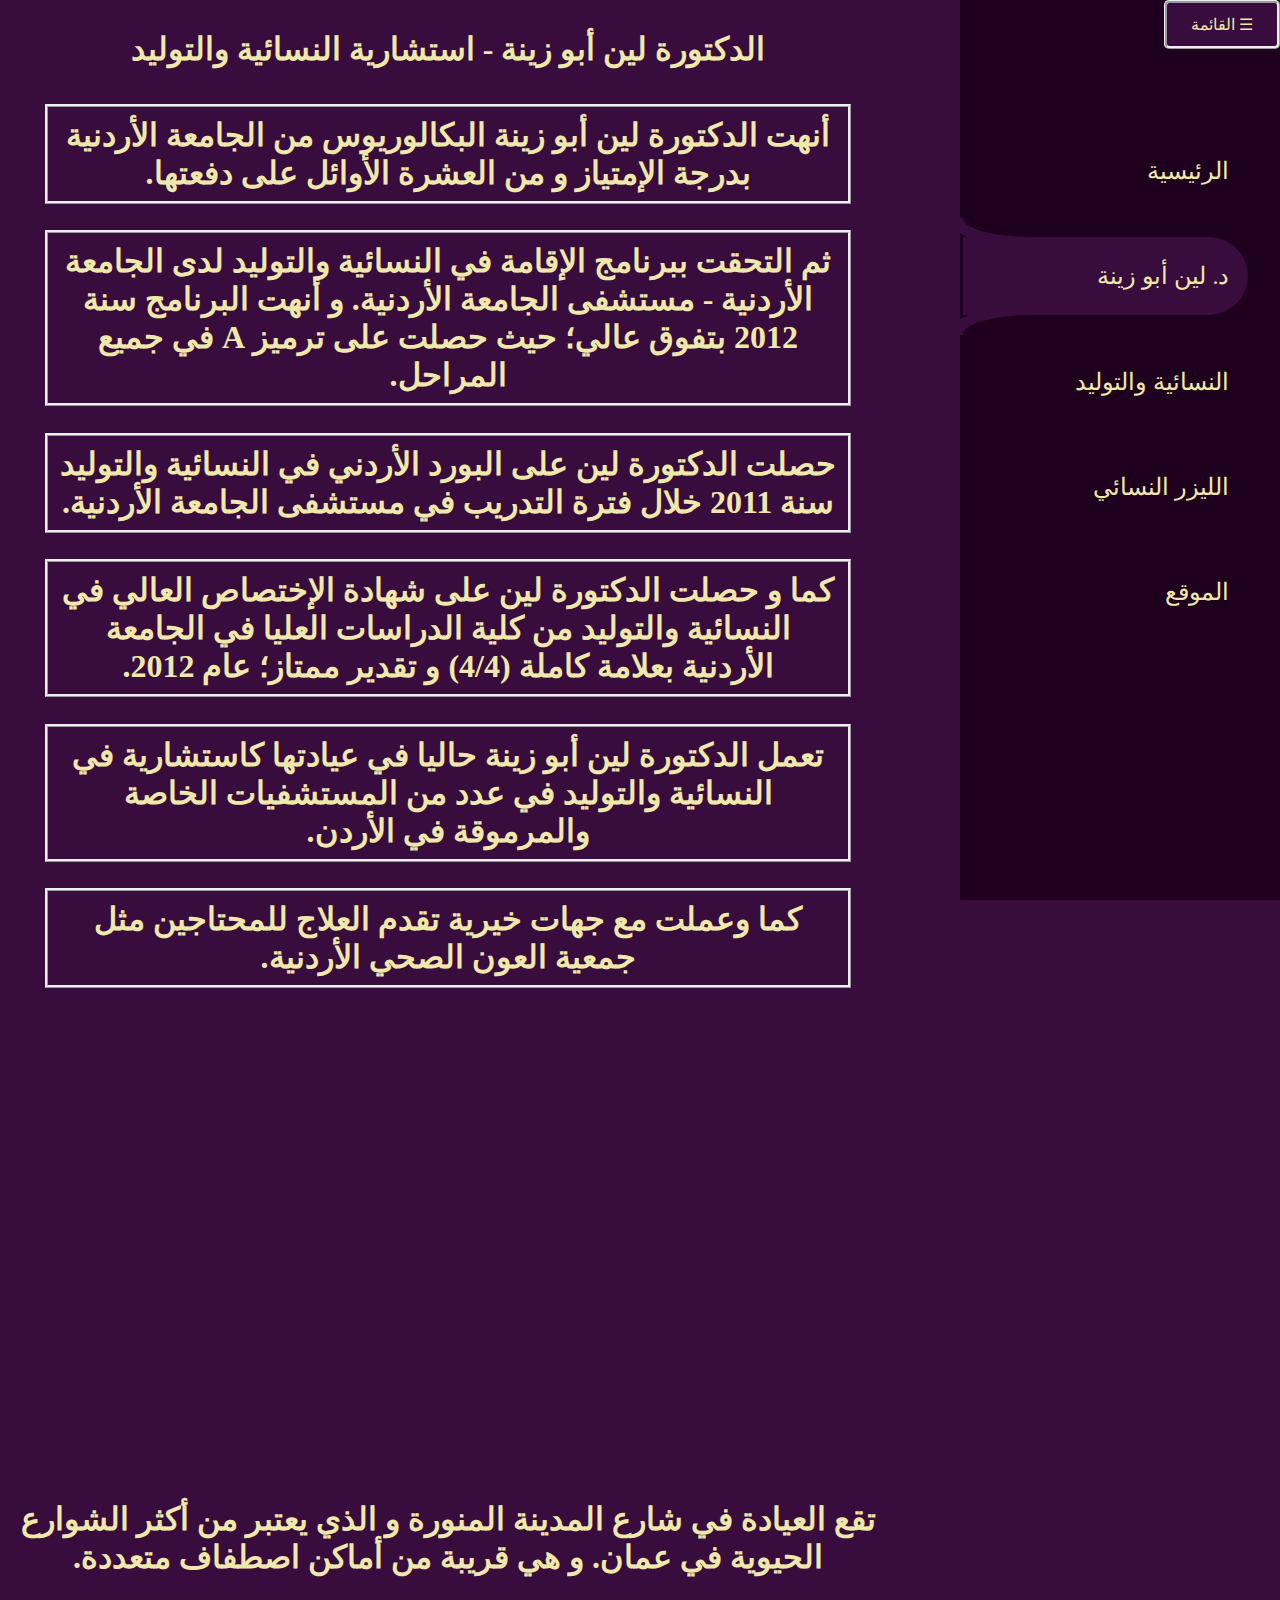
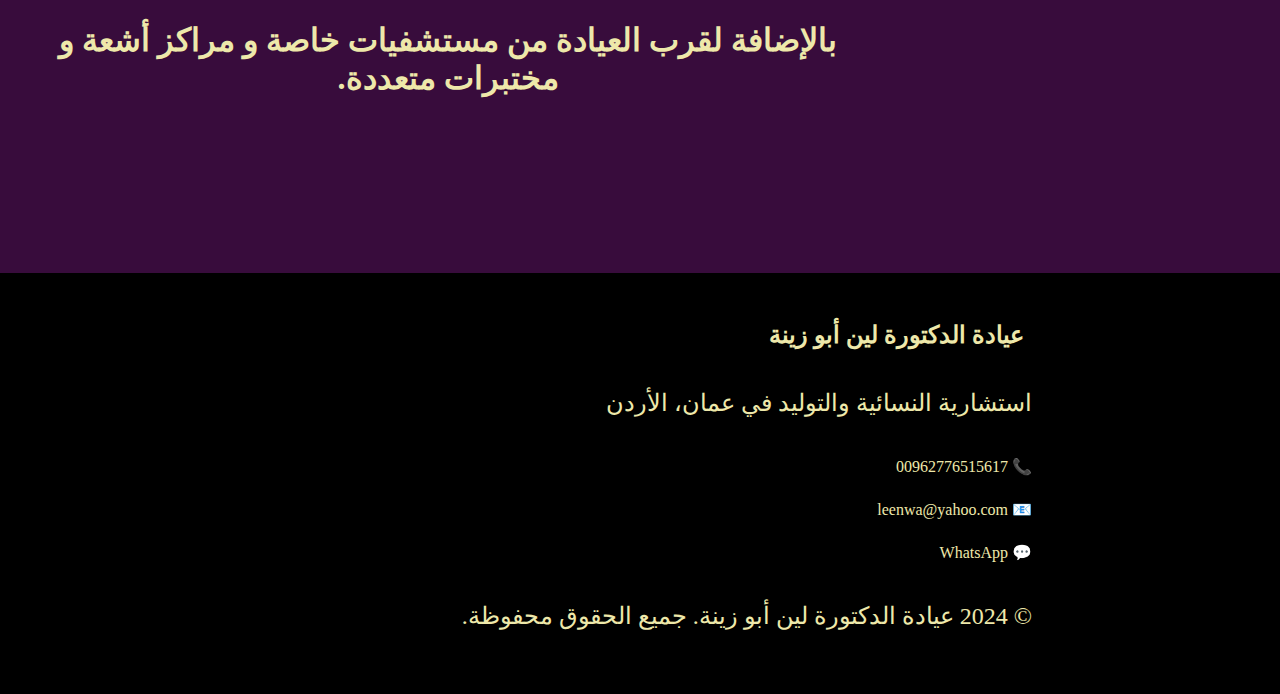
==== about.html @ 41bea3db "Add files via upload" ====
<!DOCTYPE html>
<html dir="rtl" lang="ar-Jo">
<head>
  <meta name="view-transition" content="same-origin"/>
  <meta charset="utf-8">
  <meta http-equiv="X-UA-Compatible" content="IE=edge">
  <meta name="viewport" content="width=device-width, initial-scale=1.0">
  <title> عيادة الدكتورة لين أبو زينة - من نحن؟ </title>
  <link rel="icon" type="image/x-icon" href="images/Fav1.ico">

  <!-- Meta Tags for SEO -->
  <meta name="robots" content="index, follow">
  <meta name="description" content="عيادة الدكتورة لين أبو زينة - استشارية النسائية والتوليد في عمان، الأردن.">
  <meta name="keywords" content="  دكتورة لين ابو زينة, نسائية, توليد, عمان, الأردن, ليزر, الليزر العلاجي, الليزر النسائي">

  <!-- Open Graph Meta Tags -->
  <meta property="og:title" content="عيادة الدكتورة لين أبو زينة - من نحن؟" />
  <meta property="og:description" content="استشارية النسائية والتوليد في عمان، الأردن." />
  <meta property="og:image" content="" />
  <meta property="og:url" content="" />
  <meta property="og:type" content="website" />

  <!-- Structured Data Markup -->
  <script type="application/ld+json">
  {
    "@context": "http://schema.org",
    "@type": "MedicalClinic",
    "name": "عيادة الدكتورة لين ابو زينة",
    "description": "استشارية النسائية والتوليد والليزر النسائي",
    "url": "",
    "logo": "",
    "image": "",
    "address": {
      "@type": "PostalAddress",
      "streetAddress": "مجمع القصر الطبي",
      "addressLocality": "عمان",
      "addressCountry": "الأردن"
    },
    "telephone": "",
    "email": "",
    "openingHours": "Sn,Mo,We,Th 10:00-16:00", "Tu,Sa 16:00-20:00"
    "aggregateRating": {
      "@type": "AggregateRating",
      "ratingValue": "4.6",
      "reviewCount": "69"
    }
  }
  </script>
  
  <link rel="stylesheet" href="style.css">
</head>
<body>
  <nav>
    <button class="nav-toggle">☰ القائمة</button>
    <ul class="nav-list">
      <li>
        <a href="index.html">  الرئيسية  

        </a>
      </li>
      <li class="active">
        <a href="about.html" aria-current="page">      د. لين أبو زينة   </a>
      </li>
      <li>
        <a href="ObGynplog.html">   النسائية والتوليد   </a>
      </li>
      <li>
        <a href="Laser.html">   الليزر النسائي  </a>
      </li>
      <li>
        <a href="location.html">   الموقع   </a>
      </li>

    </ul>
  </nav>
</body>

<main>
<h1>
  الدكتورة لين أبو زينة - استشارية النسائية والتوليد
</h1>
<section class="drleen">
  <div>
<h2>
  أنهت الدكتورة لين أبو زينة البكالوريوس من الجامعة الأردنية بدرجة الإمتياز و من العشرة الأوائل على دفعتها.
</h2>
<h2>
  ثم التحقت ببرنامج الإقامة في النسائية والتوليد لدى الجامعة الأردنية - مستشفى الجامعة الأردنية. و أنهت البرنامج سنة 2012 بتفوق عالي؛ حيث حصلت على ترميز A في جميع المراحل. 
</h2>
<h2>
  حصلت الدكتورة لين على البورد الأردني في النسائية والتوليد سنة 2011 خلال فترة التدريب في مستشفى الجامعة الأردنية. 
</h2>
<h2>
  كما و حصلت الدكتورة لين على شهادة الإختصاص العالي في النسائية والتوليد من كلية الدراسات العليا في الجامعة الأردنية بعلامة كاملة (4/4) و تقدير ممتاز؛ عام 2012.  
</h2>
<h2>
  تعمل الدكتورة لين أبو زينة حاليا في عيادتها كاستشارية في النسائية والتوليد في عدد من المستشفيات الخاصة والمرموقة في الأردن. 
</h2>
<h2>
  كما وعملت مع جهات خيرية تقدم العلاج للمحتاجين مثل جمعية العون الصحي الأردنية.  
</h2>
  </div>
</section>

<section class="background-image">
  <h1 class="background-image-box">
     عيادة النسائية والتوليد - الدكتورة لين أبو زينة
  </h1>
</section>
<h2>
  تقع العيادة في شارع المدينة المنورة و الذي يعتبر من أكثر الشوارع الحيوية في عمان. و هي قريبة من أماكن اصطفاف متعددة.
</h2>
<h2>
  بالإضافة لقرب العيادة من مستشفيات خاصة و مراكز أشعة و مختبرات متعددة.
</h2>
</main>

<footer class="site-footer">
  <div class="footer-content">
    <h3>عيادة الدكتورة لين أبو زينة</h3>
    <p>استشارية النسائية والتوليد في عمان، الأردن</p>
    <div class="footer-contact">
      <a href="tel:+962776515617">📞 00962776515617</a>
      <a href="mailto:leenwa@yahoo.com">📧 leenwa@yahoo.com</a>
      <a href="https://wa.me/962776515617" target="_blank">💬 WhatsApp</a>
    </div>
    <p>© 2024 عيادة الدكتورة لين أبو زينة. جميع الحقوق محفوظة.</p>
  </div>
</footer>

<script src="nav.js"></script>
</html>
---- style.css ----
:root {
  --body-bg: rgb(56, 12, 60);
  --nav-bg: rgb(30, 0, 30);
}

* {
  box-sizing: border-box;
}

body{ 
  min-height: 100vh;
  margin: 0;
  background: var(--body-bg);
  color: palegoldenrod;
  display: grid;
  grid-template-columns: 25% 1fr;
  gap: 5%;
}


nav{
  position: sticky;
  top: 0;
  max-height: 100svh;
  background-color:var(--nav-bg);
}

.nav-list {
  margin: 0;
  padding: 0;
  list-style: none;

  display: grid;
  gap: 5%;
  padding-block: 25%;
}

.nav-list li {
  padding: 7% 5%;
  margin-inline-start: 10%;
  border-radius: 0 100vw 100vw 0;
}

.nav-list li.active {
  view-transition-name: activeNavTab;
  background-color: var(--body-bg);
  position: relative;
}

::view-transition-group(activeNavTab){
  animation-duration: 0.5s;
}

.nav-list li.active::before, .nav-list li.active::after {
  --border-radius: 25%;
content: '';
position: absolute;
width: var(--border-radius);
height: var(--border-radius);
left: 0;
background-color: var(--nav-bg);

}

.nav-list li.active::after {
top: calc(var(--border-radius) * -1);
border-radius: 0 0 0 100%;
box-shadow: -5px 5px 0 5px var(--body-bg);

}

.nav-list li.active::before {
  bottom: calc(var(--border-radius) * -1);
  border-radius: 100% 0 0 0 ;
  box-shadow: -5px -5px 0 5px var(--body-bg);
  }

.nav-list a {
  color: palegoldenrod;
  display: block;
  text-decoration: none;
}


h1, h2 {
  text-align: center;
  padding: 1%;
  font-size:xx-large;
}

h3, h4 {
  text-align: center;
  padding: 1%;
  font-size: x-large;
}

p, a, li, ul, ol {
  text-align: start;
  padding: 1%;
  font-size: x-large;
}



h1::selection, h2::selection, h3::selection, h4::selection, p::selection, a::selection, li::selection {
  color: rgb(50, 17, 50);
  background-color: palegoldenrod;
}

main {
  flex: 1; /* Allow the main content to expand and push the footer to the bottom */
}

.hero {
  padding-right:8%;
  height: fit-content;
}

.hero h3{
  text-align: center;
}

.hero-image {
  width: 95%;
  border-style:ridge;
  border-width: 7px;
}

.main1{
  display: flex;
  flex-direction: column;
  align-items: center; /* Horizontally center content */
  text-align: center; /* Align text in the center */
  gap: 1rem; /* Add space between elements */
  padding: 2rem 1rem; /* Add padding for spacing */
}


/* Ensure Images and Content Adjust Well */
.main1 img {
  max-width: 100%;
  height: auto;
  border-radius: 10px;
}

button {
  display: inline-block;
  background-color: var(--body-bg); /* Use your site's variable for nav background */
  color: palegoldenrod;
  font-size: 1rem;
  padding: 0.75rem 1.5rem;
  border: none;
  border-radius: 5px;
  cursor: pointer;
  text-align: center;
  text-decoration: none;
  transition: background-color 0.3s ease, color 0.3s ease;
  border-style: ridge;
}

button:hover {
  background-color: palegoldenrod; /* Swap colors on hover */
  color: var(--nav-bg);
}

button:active {
  transform: scale(0.95); /* Slight press effect */
}

.main2 {
  display: flex;
  justify-content: space-between;
  align-items: center;
}

.references a {
  font-size: xx-small;
  color: palegoldenrod;
}

.references li {
  font-size: xx-small;
  margin: 0;
  padding: 0;
}

/* Footer Styling */
.site-footer {
  grid-column: 1 / -1; /* Ensure the footer spans the entire width of the grid */
  background-color: black; /* Footer background color */
  color: palegoldenrod; /* Footer text color */
  text-align: center;
  padding: 2rem 1rem; /* Space around footer content */
  margin-top: 2rem; /* Add space between the footer and content above */
  width: 100%; /* Full width */
  box-sizing: border-box; /* Include padding and border in width calculation */
  position: relative; /* Ensure it stays in the normal document flow */
}

/* Footer Content Styling */
.footer-content {
  max-width: 800px; /* Limit width for better readability on larger screens */
  margin: 0 auto; /* Center the footer content */
}

/* Footer Contact Links */
.footer-contact {
  display: flex;
  flex-direction: column; /* Stack links vertically */
  gap: 0.5rem; /* Add space between links */
  margin: 1rem 0;
}

.footer-contact a {
  color: palegoldenrod;
  text-decoration: none;
  font-size: 1rem;
  transition: color 0.3s ease;
}

.footer-contact a:hover {
  color: #fff; /* Change color on hover */
}

/* ِAbout Page */

.drleen h2 {
width: 90%;
margin-right: 5%;
border-style: ridge;
}

.background-image {
  background-image: url(images/Dr.Leen.Clinic\ Original.webp);
  background-repeat: no-repeat;
  background-position: center;
  background-attachment: fixed;
  background-size: cover;
  min-height: 450px;
  }

  .background-image h1 {
    color: var(--body-bg);
  }

  /* ِObGynPlog Page */
  .ObGyn {
    margin: 1%;
    padding: 1%;
    text-align: start;
  }

  .ObGyn ol, li, h3 {
    font-size: x-large;
    text-align: start;
    padding: 1%;
    margin: 1%;
  }
  
  .big-map {
    width: 95%;
  }
  .big-map img {
    width: 95%;
  }



/* Dropdown Menu for Small Screens */
@media (max-width: 768px) {
  body {
    display: block; /* Stack layout on small screens */
    margin: 0;
  }

  nav {
    width: 100%; /* Full width for toggle button */
    max-height: none; /* Adjust height to fit content */
  }

  .nav-toggle {
    display: block; /* Show the toggle button */
    background-color: var(--nav-bg);
    color: palegoldenrod;
    padding: 1rem;
    text-align: center;
    cursor: pointer;
    border: none;
    font-size: 1.2rem;
    width: 100%;
  }

  .nav-list {
    display: none; /* Hide the nav list by default */
    position: absolute;
    top: 100%; /* Below the toggle button */
    left: 0;
    width: 100%; /* Full width */
    background-color: var(--nav-bg);
    list-style: none;
    margin: 0;
    padding: 0;
    z-index: 1000;
  }

  .nav-list.show {
    display: flex; /* Show nav as a dropdown */
    flex-direction: column;
    align-items: center;
    padding: 1rem 0;
  }

  .nav-list li {
    width: 100%; /* Full width for dropdown items */
    text-align: center;
    padding: 1rem;
    border-radius: 0; /* No rounded corners */
  }

  .nav-list a {
    color: palegoldenrod;
    text-decoration: none;
    width: 100%;
    display: block;
  }


  .hero-image {
    width: 100%;
  }

  h1, h2 {
    font-size: larger;
  }
  
  h3, h4 {
    font-size: large;
  }

  p, li {
    font-size: medium;
  }

   .main1 {
    padding: 1rem;
  }
  button {
    font-size: 0.9rem;
    padding: 0.5rem 1rem;
  }

  .main2 {
    flex-direction: column;
    align-items: center;
  }

  .footer-contact {
    flex-direction: row; /* Arrange links horizontally on larger screens */
    justify-content: center; /* Center links horizontally */
    gap: 2rem; /* Add more space between links */
  }
}
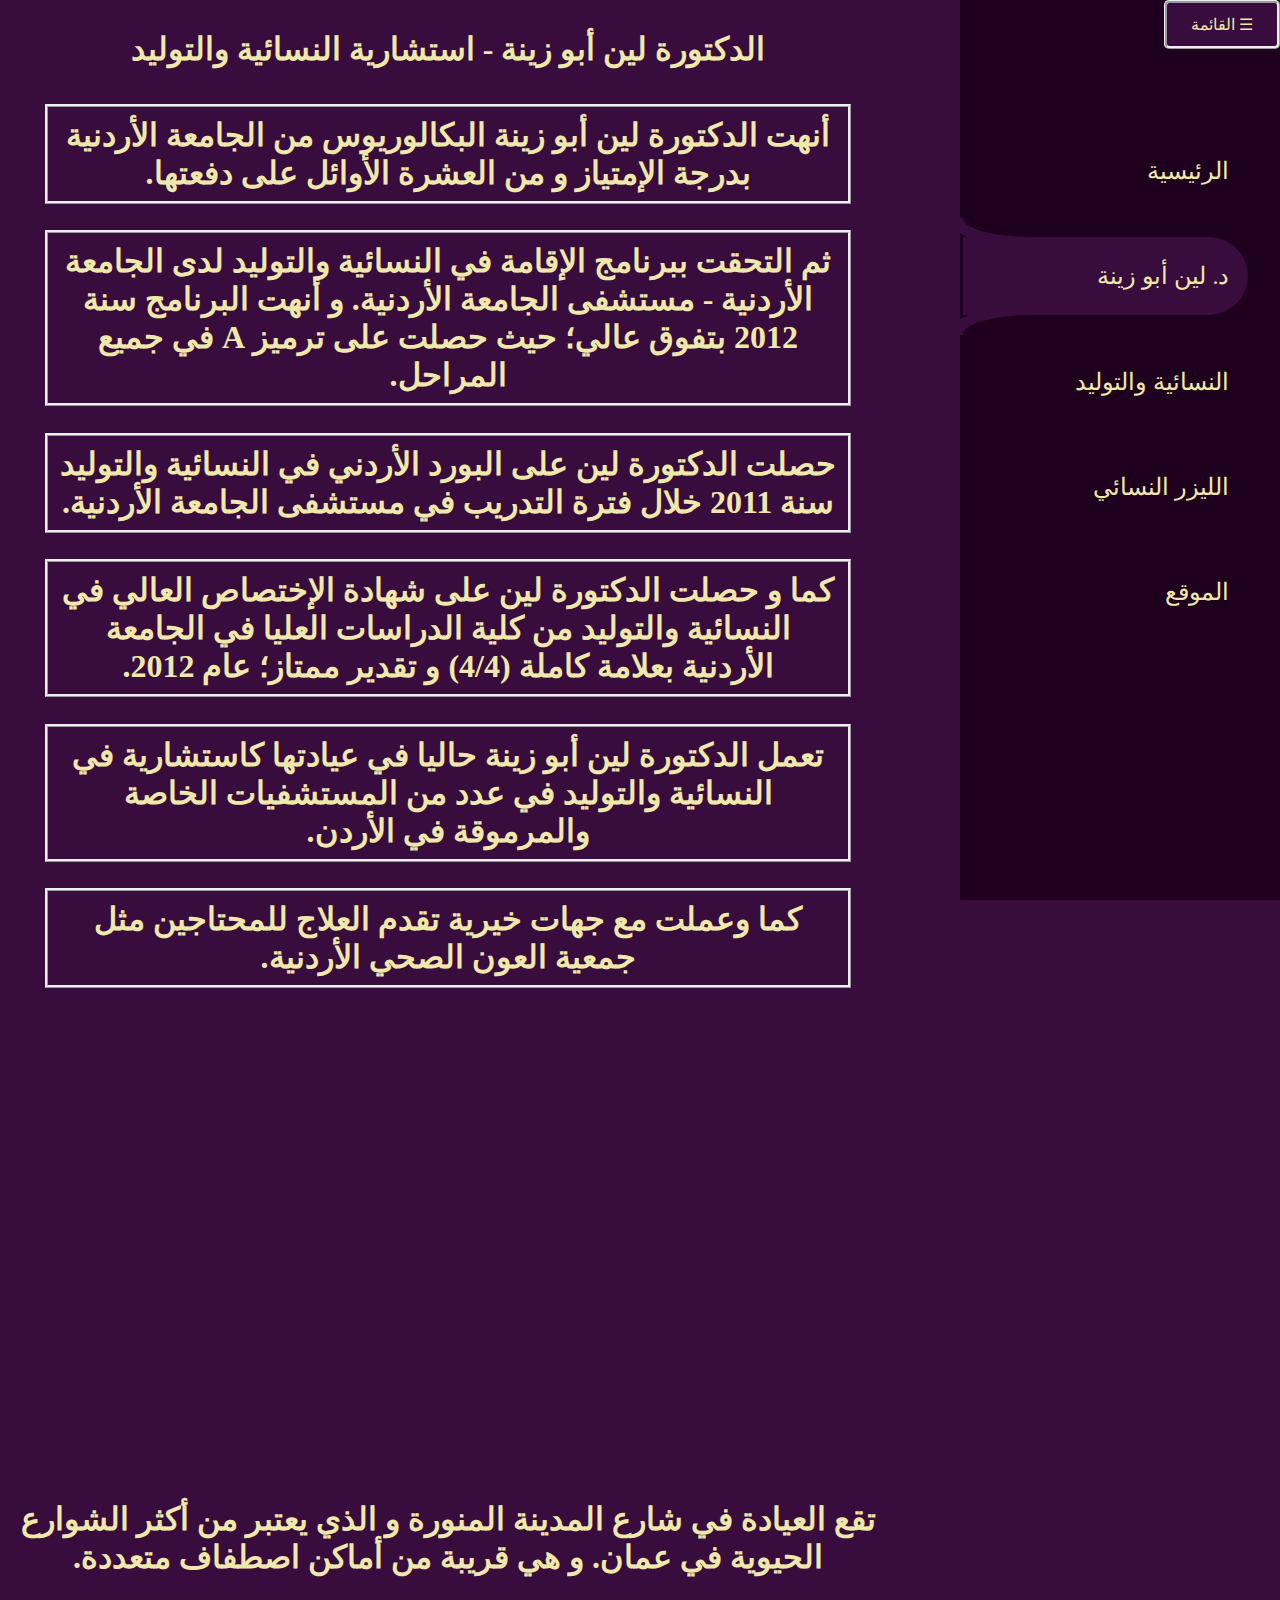
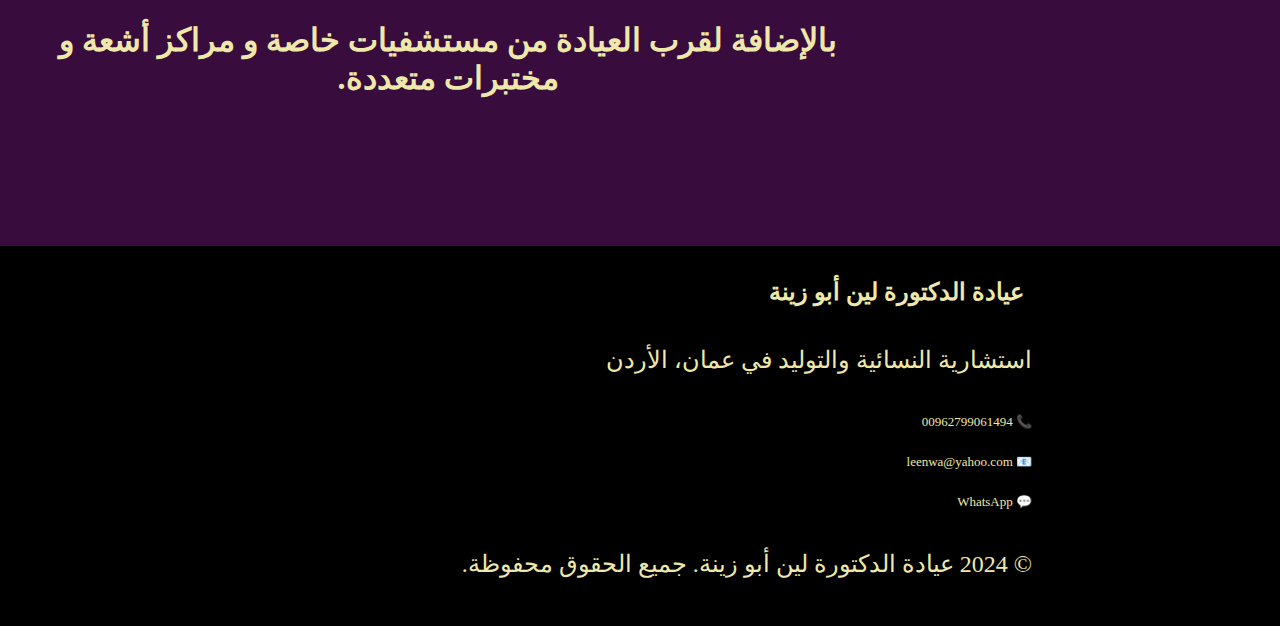
==== commit 779bae14: "phone number" ====
--- a/about.html
+++ b/about.html
@@ -24,10 +24,10 @@
   <script type="application/ld+json">
   {
     "@context": "http://schema.org",
-    "@type": "MedicalClinic",
+    "@type": "ObstetricandGynecologyClinic",
     "name": "عيادة الدكتورة لين ابو زينة",
     "description": "استشارية النسائية والتوليد والليزر النسائي",
-    "url": "",
+    "url": "https://drleenclinic.com/",
     "logo": "",
     "image": "",
     "address": {
@@ -36,13 +36,13 @@
       "addressLocality": "عمان",
       "addressCountry": "الأردن"
     },
-    "telephone": "",
-    "email": "",
-    "openingHours": "Sn,Mo,We,Th 10:00-16:00", "Tu,Sa 16:00-20:00"
+    "telephone": "00962799061494",
+    "email": "leenwa@yahoo.com",
+    "openingHours": "Sn,Mo,We,Th 10:00-16:00", "Tu,Sa 16:00-19:00"
     "aggregateRating": {
       "@type": "AggregateRating",
       "ratingValue": "4.6",
-      "reviewCount": "69"
+      "reviewCount": "70"
     }
   }
   </script>
@@ -120,9 +120,9 @@
     <h3>عيادة الدكتورة لين أبو زينة</h3>
     <p>استشارية النسائية والتوليد في عمان، الأردن</p>
     <div class="footer-contact">
-      <a href="tel:+962776515617">📞 00962776515617</a>
+      <a href="tel:+962799061494">📞 00962799061494</a>
       <a href="mailto:leenwa@yahoo.com">📧 leenwa@yahoo.com</a>
-      <a href="https://wa.me/962776515617" target="_blank">💬 WhatsApp</a>
+      <a href="https://wa.me/962799061494" target="_blank">💬 WhatsApp</a>
     </div>
     <p>© 2024 عيادة الدكتورة لين أبو زينة. جميع الحقوق محفوظة.</p>
   </div>
--- a/style.css
+++ b/style.css
@@ -135,7 +135,6 @@
   padding: 2rem 1rem; /* Add padding for spacing */
 }
 
-
 /* Ensure Images and Content Adjust Well */
 .main1 img {
   max-width: 100%;
@@ -143,6 +142,17 @@
   border-radius: 10px;
 }
 
+.main2 {
+  display: flex;
+  justify-content: space-between;
+  align-items: center;
+}
+
+
+.main2b img {
+  width: 90%;
+}
+
 button {
   display: inline-block;
   background-color: var(--body-bg); /* Use your site's variable for nav background */
@@ -167,11 +177,7 @@
   transform: scale(0.95); /* Slight press effect */
 }
 
-.main2 {
-  display: flex;
-  justify-content: space-between;
-  align-items: center;
-}
+
 
 .references a {
   font-size: xx-small;
@@ -190,8 +196,8 @@
   background-color: black; /* Footer background color */
   color: palegoldenrod; /* Footer text color */
   text-align: center;
-  padding: 2rem 1rem; /* Space around footer content */
-  margin-top: 2rem; /* Add space between the footer and content above */
+  padding: 1rem 0.5rem; /* Space around footer content */
+  margin-top: 0.5rem; /* Add space between the footer and content above */
   width: 100%; /* Full width */
   box-sizing: border-box; /* Include padding and border in width calculation */
   position: relative; /* Ensure it stays in the normal document flow */
@@ -208,13 +214,13 @@
   display: flex;
   flex-direction: column; /* Stack links vertically */
   gap: 0.5rem; /* Add space between links */
-  margin: 1rem 0;
+  margin: 0.5rem 0;
 }
 
 .footer-contact a {
   color: palegoldenrod;
   text-decoration: none;
-  font-size: 1rem;
+  font-size:small;
   transition: color 0.3s ease;
 }
 
@@ -352,16 +358,25 @@
   .main2 {
     flex-direction: column;
     align-items: center;
+    width: 90%;
+  }
+
+  .main2 img {
+   margin-right: 5%;
   }
 
   .footer-contact {
     flex-direction: row; /* Arrange links horizontally on larger screens */
     justify-content: center; /* Center links horizontally */
-    gap: 2rem; /* Add more space between links */
-  }
-}
-
-
-
-
-
+    gap: 0.5rem; /* Add more space between links */
+  }
+
+  .footer-content {
+    width: 80%;
+  }
+}
+
+
+
+
+
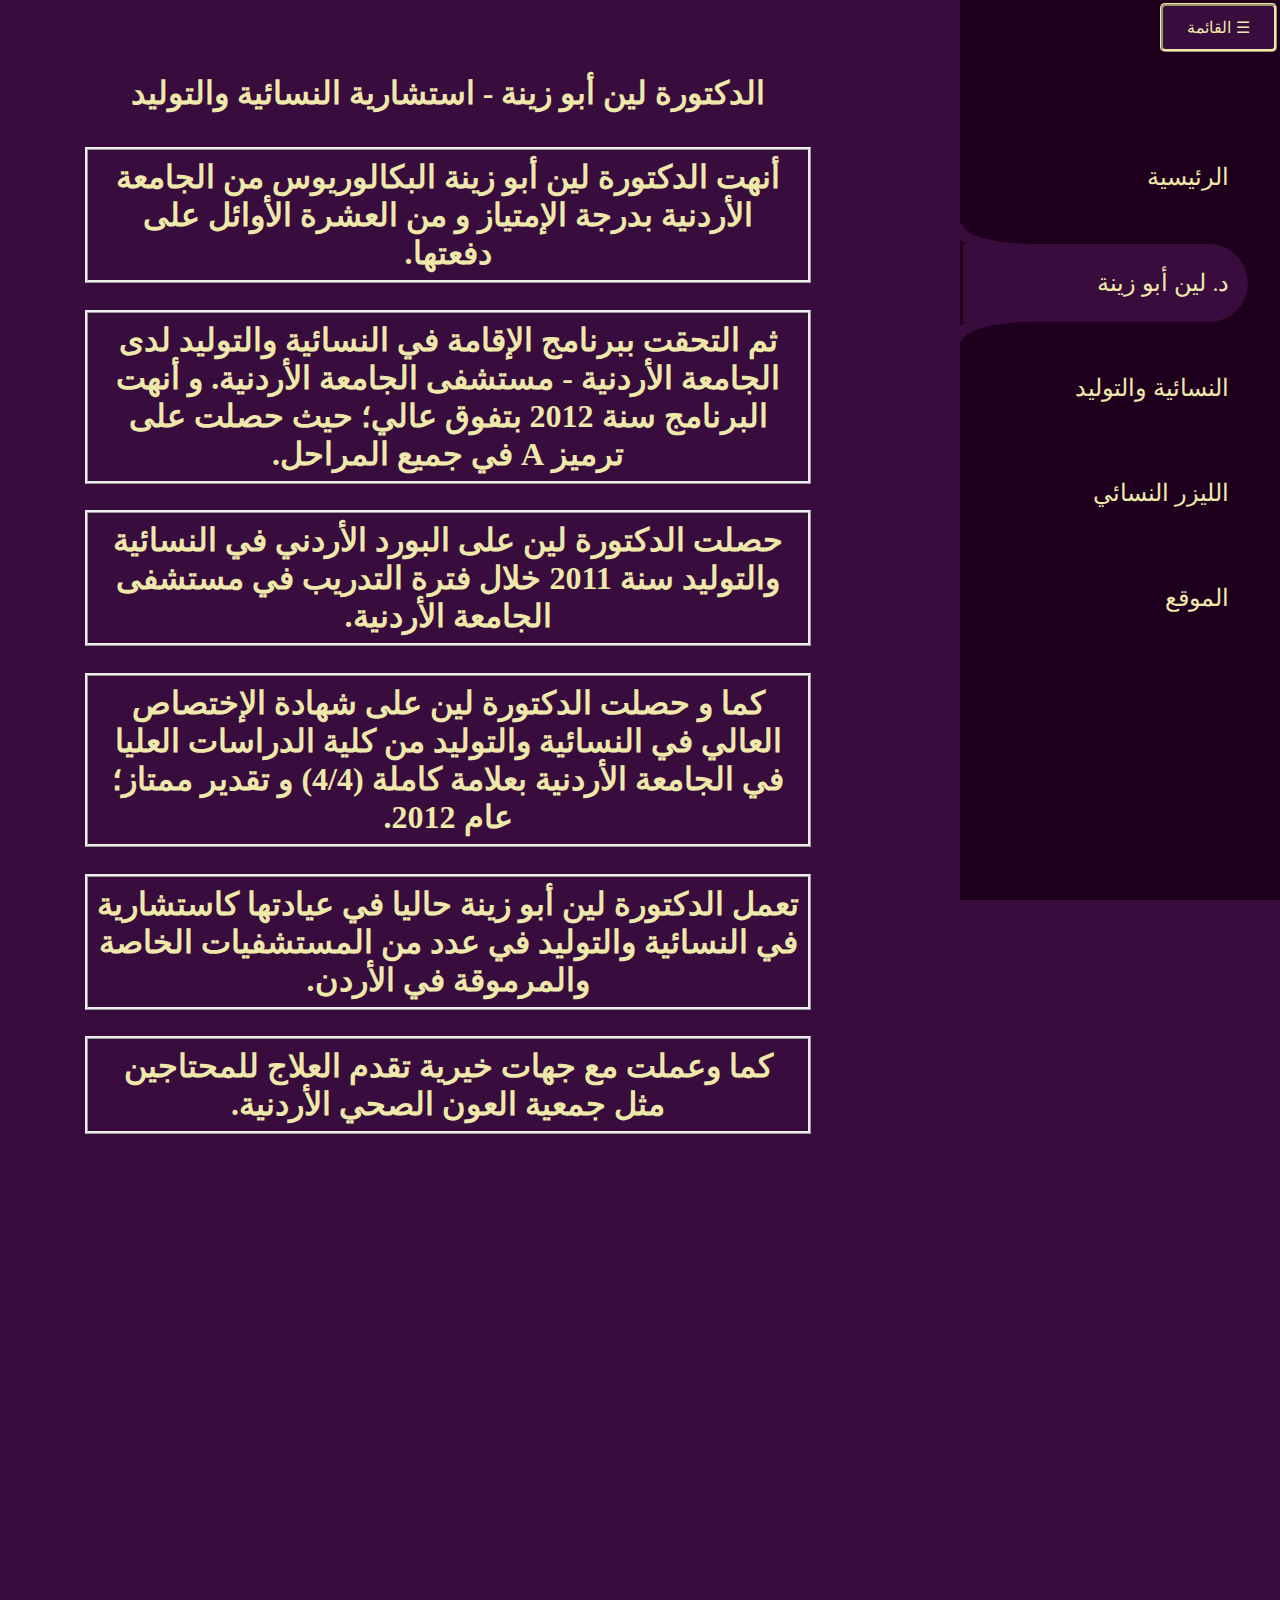
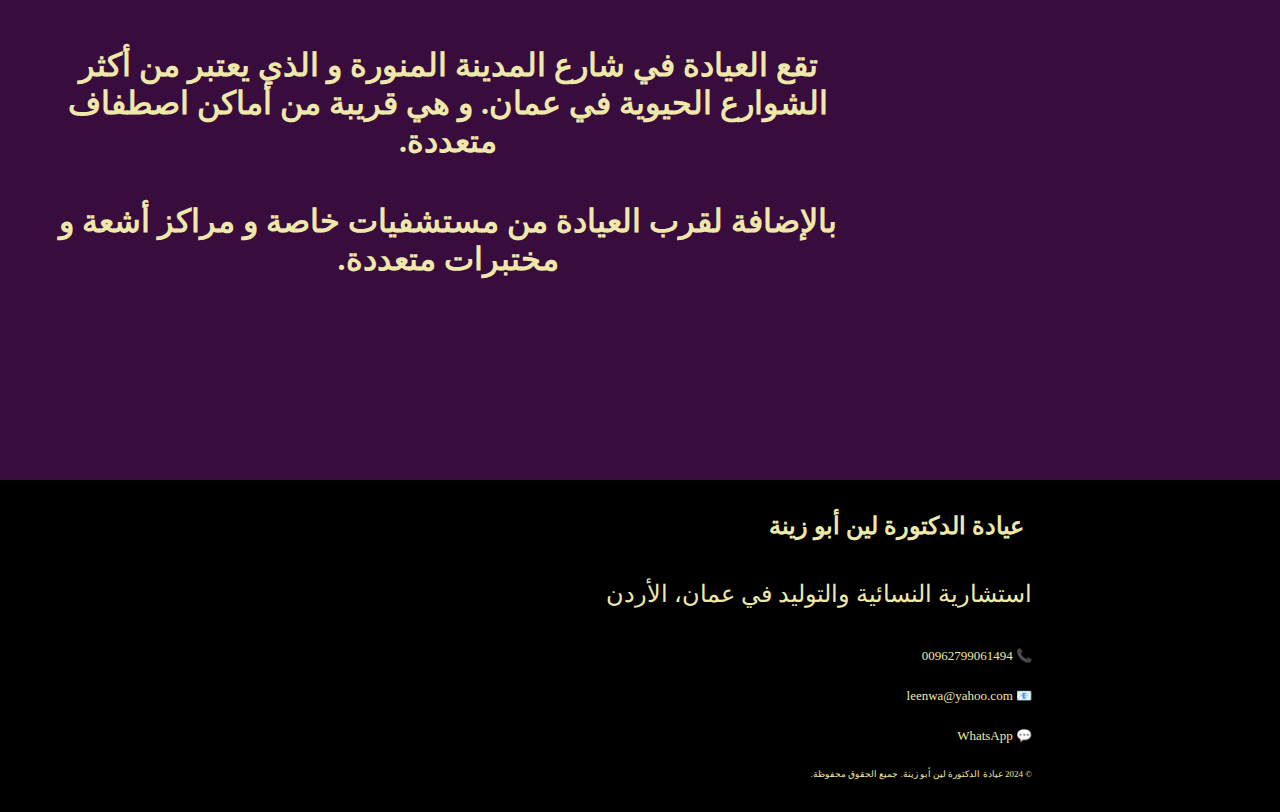
==== commit 1a1047db: "design mainly" ====
--- a/about.html
+++ b/about.html
@@ -124,7 +124,7 @@
       <a href="mailto:leenwa@yahoo.com">📧 leenwa@yahoo.com</a>
       <a href="https://wa.me/962799061494" target="_blank">💬 WhatsApp</a>
     </div>
-    <p>© 2024 عيادة الدكتورة لين أبو زينة. جميع الحقوق محفوظة.</p>
+    <p class="copyright">© 2024 عيادة الدكتورة لين أبو زينة. جميع الحقوق محفوظة.</p>
   </div>
 </footer>
 
--- a/style.css
+++ b/style.css
@@ -109,6 +109,8 @@
 
 main {
   flex: 1; /* Allow the main content to expand and push the footer to the bottom */
+  margin: 3%;
+  padding: 2%;
 }
 
 .hero {
@@ -148,6 +150,16 @@
   align-items: center;
 }
 
+.main2a {
+  display: flex;
+  flex-direction: column;
+  align-items: center;
+}
+
+.main2a h3{
+text-align: center;
+}
+
 
 .main2b img {
   width: 90%;
@@ -159,13 +171,15 @@
   color: palegoldenrod;
   font-size: 1rem;
   padding: 0.75rem 1.5rem;
-  border: none;
+  margin: 1%;
+  border: palegoldenrod;
   border-radius: 5px;
+  border-style: ridge;
   cursor: pointer;
   text-align: center;
   text-decoration: none;
   transition: background-color 0.3s ease, color 0.3s ease;
-  border-style: ridge;
+
 }
 
 button:hover {
@@ -228,6 +242,12 @@
   color: #fff; /* Change color on hover */
 }
 
+.copyright {
+  font-size: xx-small;
+}
+
+
+
 /* ِAbout Page */
 
 .drleen h2 {
@@ -268,7 +288,15 @@
   }
   .big-map img {
     width: 95%;
-  }
+    margin-right: 3%;
+  }
+
+
+ /* ِlocation Page */
+.buttons {
+  display: flex;
+  justify-content: center;
+}
 
 
 
